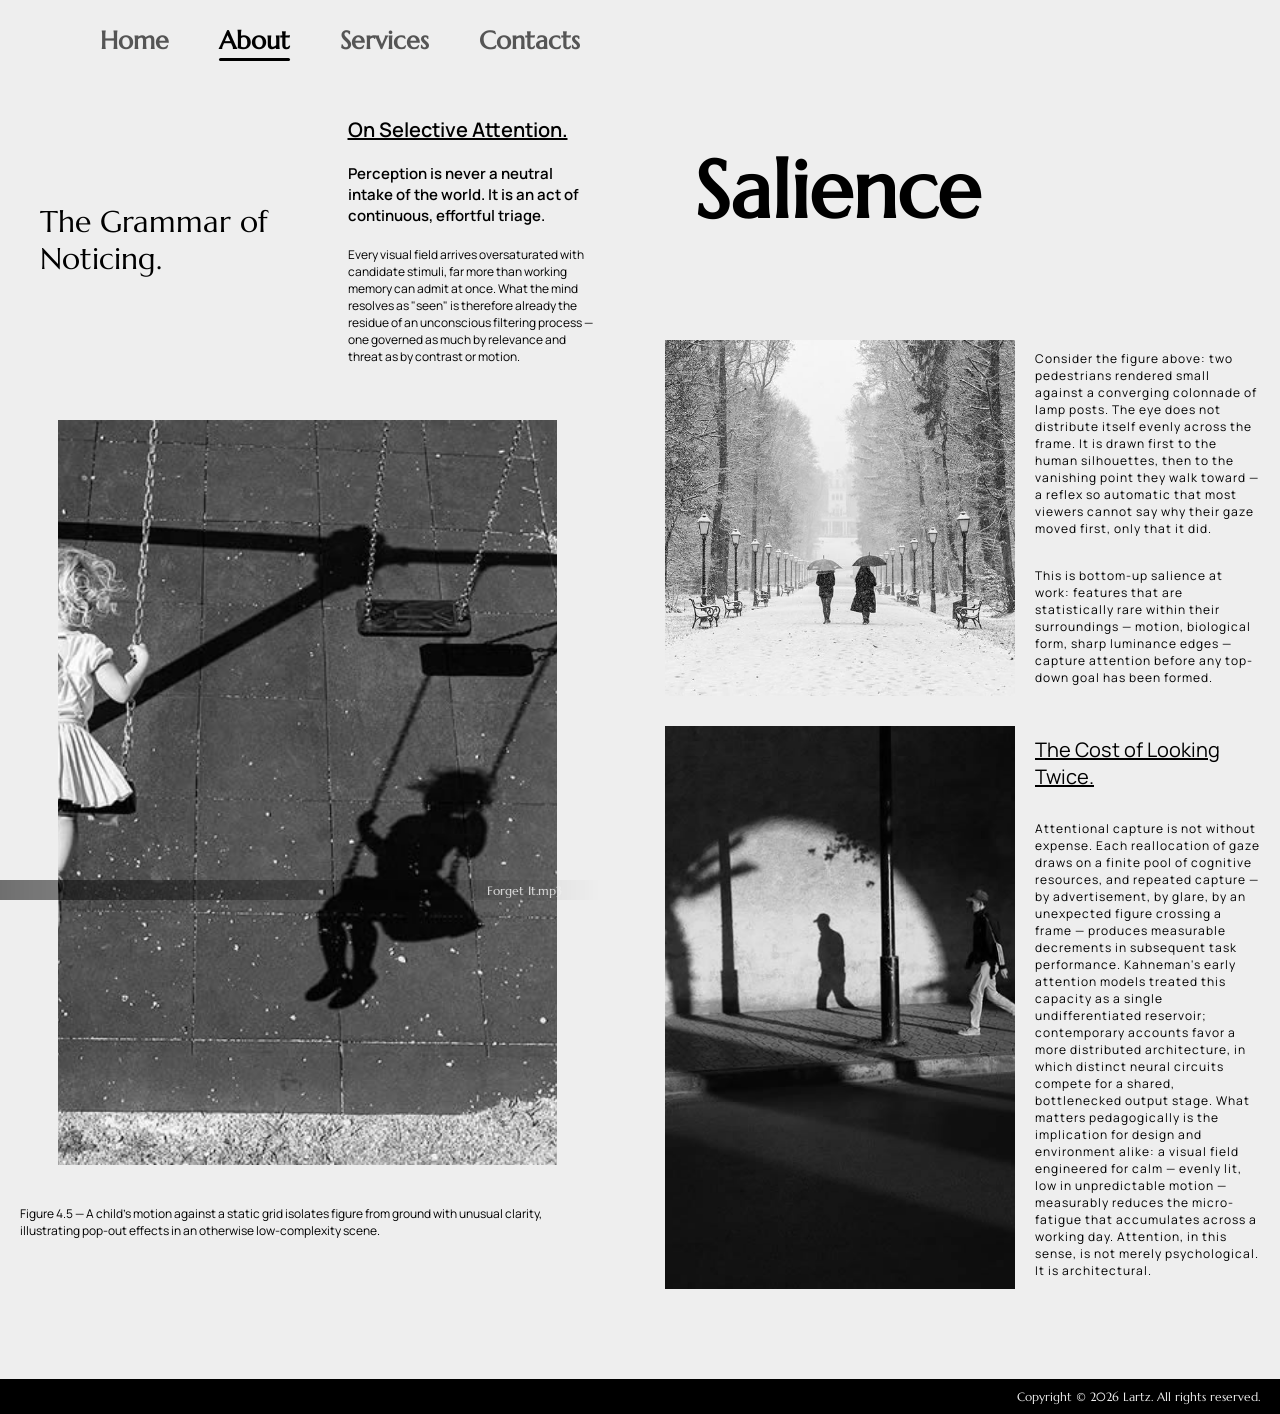
==== about.html @ 65fd22a8 "Project Uploaded" ====
<!doctype html>
<html lang="en">
  <head>
    <meta charset="UTF-8" />
    <meta name="viewport" content="width=device-width, initial-scale=1.0" />
    <title>Document</title>
    <link rel="stylesheet" href="./css/index.css" />
    <link rel="stylesheet" href="./css/about.css    " />
  </head>
  <body>
    <audio id="audio_track" src="./audio/Forget It.mp3" autoplay loop></audio>

    <header>
      <nav class="navigation-pannel">
        <li><a href="index.html">Home</a></li>
        <li><a href="about.html">About</a></li>
        <li><a href="services.html">Services</a></li>
        <li><a href="contacts.html">Contacts</a></li>
      </nav>
    </header>
    <div class="wrapper">
      <div class="container">
        <section>
          <div class="sections">
            <div class="box">
              <div class="title" style="--delay: 1">
                The Grammar of Noticing.
              </div>
            </div>
            <div class="box">
              <div class="heading" style="--delay: 1">
                On Selective Attention.
              </div>
              <div class="sub-heading" style="--delay: 2">
                Perception is never a neutral intake of the world. It is an act
                of continuous, effortful triage.
              </div>
              <p style="--delay: 3">
                Every visual field arrives oversaturated with candidate stimuli,
                far more than working memory can admit at once. What the mind
                resolves as "seen" is therefore already the residue of an
                unconscious filtering process — one governed as much by
                relevance and threat as by contrast or motion.
              </p>
            </div>
          </div>
          <div class="sections">
            <div class="image-container">
              <div class="image-box" style="--delay: 4">
                <img src="" alt="image" id="716623cdc84018d4babe" />
              </div>
            </div>
            <div class="description" style="--delay: 7">
              Figure 4.5 — A child's motion against a static grid isolates
              figure from ground with unusual clarity, illustrating pop-out
              effects in an otherwise low-complexity scene.
            </div>
          </div>
        </section>
        <section>
          <h1 class="title" style="--delay: 1">Salience</h1>
          <div class="content-box">
            <div class="box">
              <div class="image-box" style="--delay: 2">
                <img src="" alt="image" id="f193e2700edf891e9986" />
              </div>
              <div class="content-box">
                <p style="--delay: 3">
                  Consider the figure above: two pedestrians rendered small
                  against a converging colonnade of lamp posts. The eye does not
                  distribute itself evenly across the frame. It is drawn first
                  to the human silhouettes, then to the vanishing point they
                  walk toward — a reflex so automatic that most viewers cannot
                  say why their gaze moved first, only that it did.
                </p>
                <p style="--delay: 4">
                  This is bottom-up salience at work: features that are
                  statistically rare within their surroundings — motion,
                  biological form, sharp luminance edges — capture attention
                  before any top-down goal has been formed.
                </p>
              </div>
            </div>
            <div class="box">
              <div class="image-box" style="--delay: 3">
                <img src="" alt="image" id="79c153ddcac9c78d8c78" />
              </div>
              <div class="content-box">
                <div class="heading" style="--delay: 4">
                  The Cost of Looking Twice.
                </div>
                <p style="--delay: 5">
                  Attentional capture is not without expense. Each reallocation
                  of gaze draws on a finite pool of cognitive resources, and
                  repeated capture — by advertisement, by glare, by an
                  unexpected figure crossing a frame — produces measurable
                  decrements in subsequent task performance. Kahneman's early
                  attention models treated this capacity as a single
                  undifferentiated reservoir; contemporary accounts favor a more
                  distributed architecture, in which distinct neural circuits
                  compete for a shared, bottlenecked output stage. What matters
                  pedagogically is the implication for design and environment
                  alike: a visual field engineered for calm — evenly lit, low in
                  unpredictable motion — measurably reduces the micro-fatigue
                  that accumulates across a working day. Attention, in this
                  sense, is not merely psychological. It is architectural.
                </p>
              </div>
            </div>
          </div>
        </section>
      </div>
    </div>
    <footer>Copyright © 2026 Lartz. All rights reserved.</footer>

    <div class="music-pannel">
      <marquee>Forget It.mp3</marquee>
    </div>

    <script type="module" src="./js/index.js"></script>
  </body>
</html>
---- css/index.css ----
@import url("https://fonts.googleapis.com/css2?family=Bebas+Neue&family=Manrope:wght@200..800&family=Marcellus&family=Space+Mono:ital,wght@0,400;0,700;1,400;1,700&display=swap");
@import "./header.css";
@import "./footer.css";
@import "./music-pannel.css";

:root {
  --font-bebas-neue: "Bebas Neue", sans-serif;
  --font-marcellus: "Marcellus", serif;
  --font-space-mono: "Space Mono", monospace;
  --font-manrope: "Manrope", sans-serif;
}

* {
  padding: 0;
  margin: 0;
  box-sizing: border-box;
}

:root {
  --bg: #ffffff;
  --ink: #111111;
  --ink-soft: #8a8a8a;
  --hairline: #e4e4e4;
  --gutter: clamp(24px, 5vw, 90px);
}

html {
  scroll-behavior: smooth;
  min-height: 100svh;
}

:root {
  --ink: #373737;
  --mute: #6e6e6b;
  --line: #6b6b6b4c;
  --line-strong: #b9b7b1;
  --film: #141414;
  --film-ink: #f4f3ef;

  --font-mono: "IBM Plex Mono", monospace;

  --gutter: clamp(24px, 4vw, 64px);
}

@keyframes reveal {
  to {
    filter: blur(0);
    transform: translateY(0);
    opacity: 1;
  }
}

html {
  scroll-behavior: smooth;
}

body {
  background-color: #eee;
}

.intro__title,
.intro__kicker,
.intro__body,
.details__row,
.form-section__heading,
.field,
.btn {
  filter: blur(10px);
  transform: translateY(40%);
  opacity: 0;
  animation: reveal 0.55s ease-in-out 1 forwards;
  animation-delay: calc(var(--delay) * 0.1s);
}

@media (max-width: 1305px) {
  .wrapper .slider-pannel:nth-child(1) .content-box .contents {
    flex-direction: column;
  }
  .wrapper .slider-pannel:nth-child(1) .content-box .title {
    left: 50px;
    top: 40px;
    font-size: 30px;
  }
}
@media (max-width: 1295px) {
  .wrapper .slider-pannel {
    flex-direction: column;
    flex: 1;
    min-height: 100svh;
  }
}
---- css/about.css ----
.wrapper {
  display: flex;
  justify-content: center;
  align-items: center;
  min-height: 100svh;
}


.image-box,
p,
.heading,
.sub-heading,
.title,
.description {
  filter: blur(10px);
  transform: translateY(40%);
  opacity: 0;
  animation: reveal 0.55s ease-in-out 1 forwards;
  animation-delay: calc(var(--delay) * 0.1s);
}

.container {
  max-width: 2000px;
  height: 100%;
  width: 100%;
  display: flex;
  gap: 50px;
  padding: 90px 0;

  & section {
    flex: 1;

    &:nth-child(1) {
      display: flex;
      flex-direction: column;
      max-width: 900px;

      & .sections {
        &:nth-child(1) {
          height: 300px;
          display: flex;

          & .box {
            flex: 1;

            &:nth-child(1) {
              font-size: 30px;
              display: flex;
              justify-content: center;
              align-items: center;
              padding: 0 40px;
              font-family: var(--font-marcellus);
            }

            &:nth-child(2) {
              display: flex;
              flex-direction: column;
              justify-content: center;
              gap: 20px;
              padding: 20px;
              & .heading {
                font-size: 20px;
                font-family: var(--font-manrope);
                text-decoration: underline;
                font-weight: 600;
              }

              & .sub-heading {
                font-family: var(--font-manrope);
                font-size: 15px;
                font-weight: 600;
              }

              & p {
                font-size: 12px;
                font-family: var(--font-manrope);
              }
            }
          }
        }

        &:nth-child(2) {
          flex: 1;
          display: flex;
          flex-direction: column;

          & .description {
            padding: 10px 20px 50px 20px;
            font-size: 12px;
            font-family: var(--font-manrope);
          }
          & .image-container {
            flex: 1;
            display: flex;
            align-items: center;
            justify-content: center;
            padding: 30px;

            & .image-box {
              height: 100%;
              width: 90%;

              & img {
                height: 100%;
                width: 100%;
                object-fit: cover;
                object-position: center;
              }
            }
          }
        }
      }
    }

    &:nth-child(2) {
      display: flex;
      flex-direction: column;
      gap: 50px;

      & .title {
        height: 200px;
        display: flex;
        align-items: center;
        justify-content: right;
        padding-right: 300px;
        font-size: 80px;
        font-family: var(--font-marcellus);
      }

      & .content-box {
        flex: 1;
        display: flex;
        flex-direction: column;
        align-items: center;
        justify-content: start;
        gap: 30px;
        padding-right: 20px;

        & .box {
          flex: 1;
          width: 100%;
          display: flex;
          gap: 20px;

          & .image-box {
            width: 350px;

            & img {
              height: 100%;
              width: 100%;
              object-fit: cover;
              object-position: center;
            }
          }

          & .content-box {
            flex: 1;
            padding: 10px 0;

            & .heading {
              font-size: 20px;
              font-family: var(--font-manrope);
              text-decoration: underline;
              width: 100%;
            }

            & p {
              font-size: 12px;
              font-family: var(--font-manrope);
              letter-spacing: 1px;
            }
          }
        }
      }
    }
  }
}
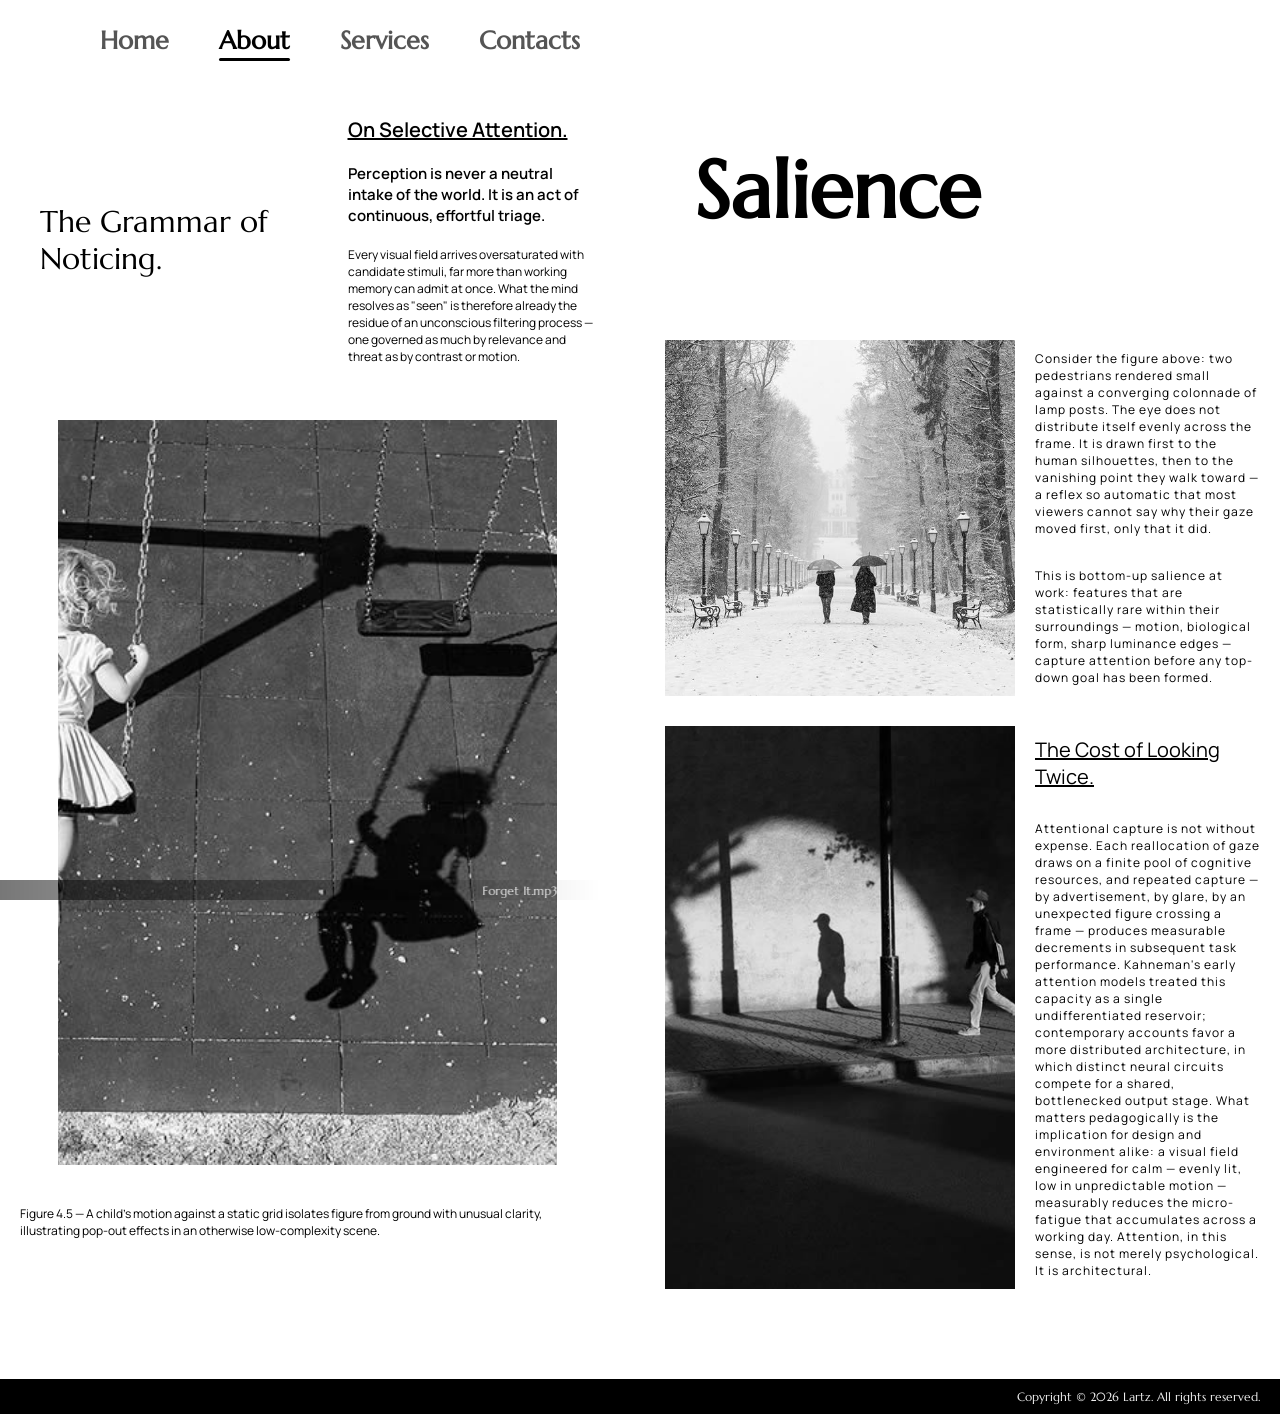
==== commit 3c578459: "changed" ====
--- a/about.html
+++ b/about.html
@@ -13,7 +13,7 @@
     <header>
       <nav class="navigation-pannel">
         <li><a href="index.html">Home</a></li>
-        <li><a href="about.html">About</a></li>
+        <li class="A6bdecfa4"><a href="about.html">About</a></li>
         <li><a href="services.html">Services</a></li>
         <li><a href="contacts.html">Contacts</a></li>
       </nav>
--- a/css/index.css
+++ b/css/index.css
@@ -8,6 +8,19 @@
   --font-marcellus: "Marcellus", serif;
   --font-space-mono: "Space Mono", monospace;
   --font-manrope: "Manrope", sans-serif;
+  --bg: #ffffff;
+  --ink: #111111;
+  --ink-soft: #8a8a8a;
+  --hairline: #e4e4e4;
+  --gutter: clamp(24px, 5vw, 90px);
+  --ink: #373737;
+  --mute: #6e6e6b;
+  --line: #6b6b6b4c;
+  --line-strong: #b9b7b1;
+  --film: #141414;
+  --film-ink: #f4f3ef;
+  --font-mono: "IBM Plex Mono", monospace;
+  --gutter: clamp(24px, 4vw, 64px);
 }
 
 * {
@@ -16,30 +29,9 @@
   box-sizing: border-box;
 }
 
-:root {
-  --bg: #ffffff;
-  --ink: #111111;
-  --ink-soft: #8a8a8a;
-  --hairline: #e4e4e4;
-  --gutter: clamp(24px, 5vw, 90px);
-}
-
 html {
   scroll-behavior: smooth;
   min-height: 100svh;
-}
-
-:root {
-  --ink: #373737;
-  --mute: #6e6e6b;
-  --line: #6b6b6b4c;
-  --line-strong: #b9b7b1;
-  --film: #141414;
-  --film-ink: #f4f3ef;
-
-  --font-mono: "IBM Plex Mono", monospace;
-
-  --gutter: clamp(24px, 4vw, 64px);
 }
 
 @keyframes reveal {
@@ -52,10 +44,6 @@
 
 html {
   scroll-behavior: smooth;
-}
-
-body {
-  background-color: #eee;
 }
 
 .intro__title,
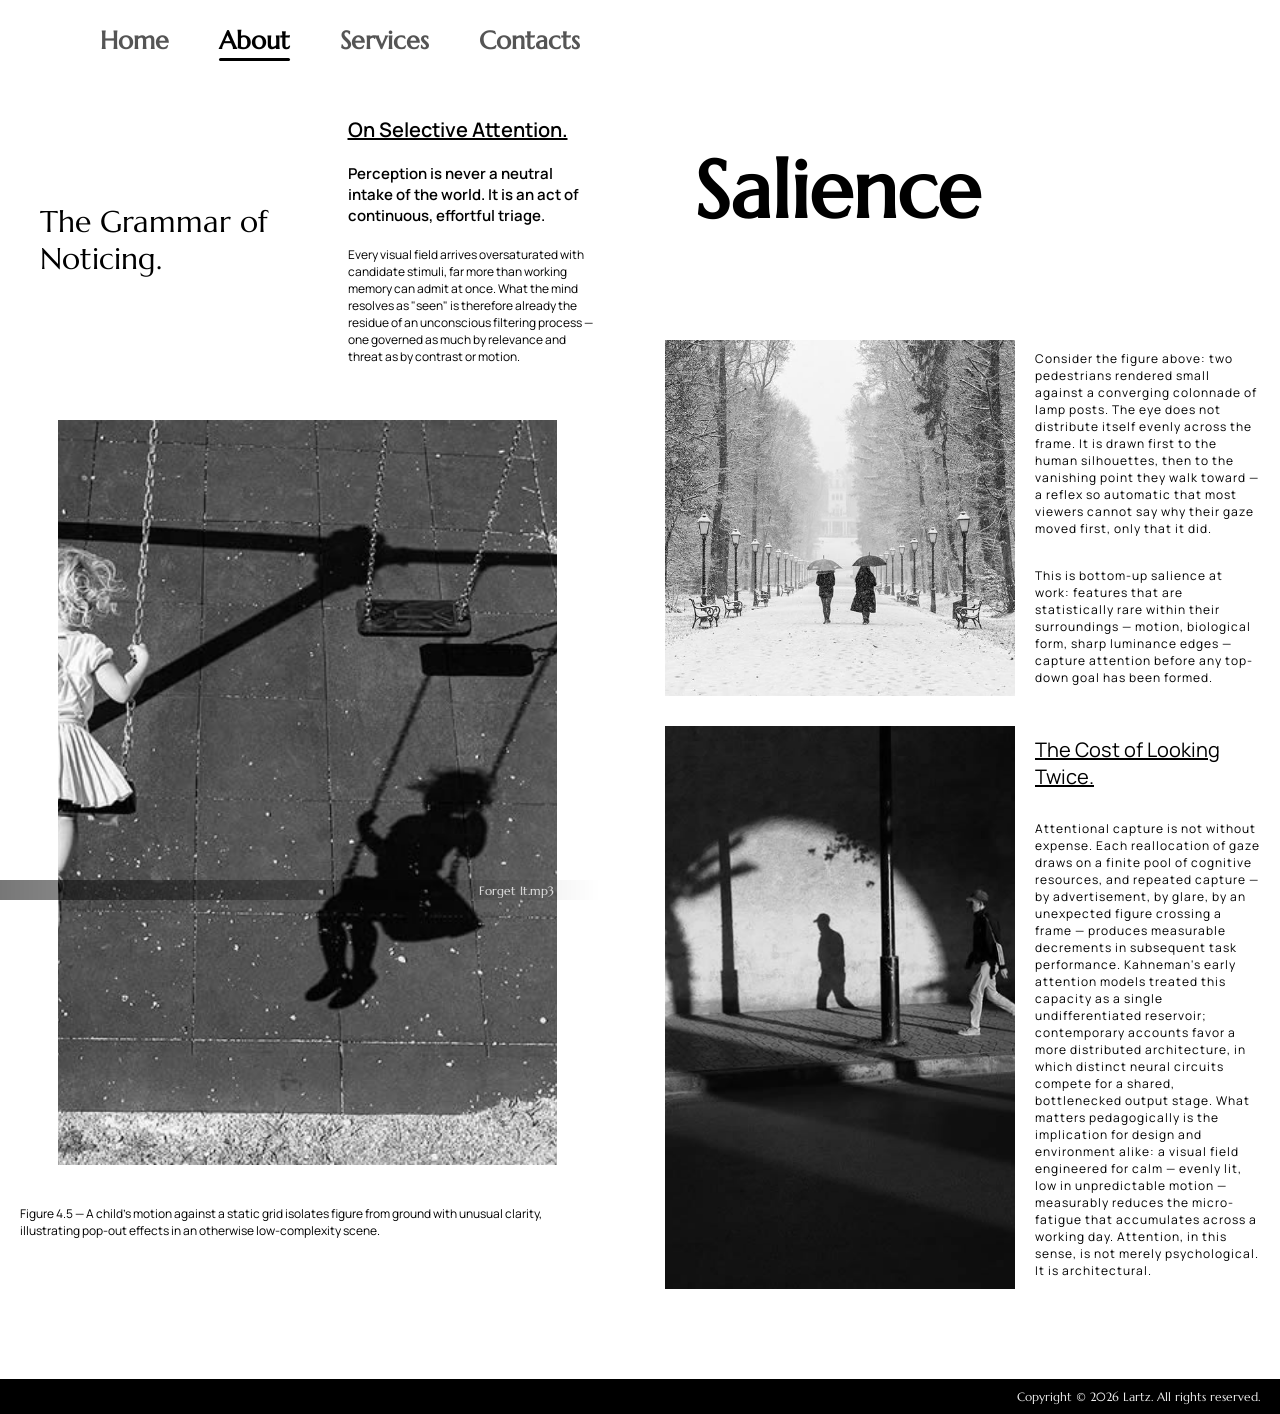
==== commit 04784cc4: "changed titles" ====
--- a/about.html
+++ b/about.html
@@ -3,7 +3,7 @@
   <head>
     <meta charset="UTF-8" />
     <meta name="viewport" content="width=device-width, initial-scale=1.0" />
-    <title>Document</title>
+    <title>LartzCode | About</title>
     <link rel="stylesheet" href="./css/index.css" />
     <link rel="stylesheet" href="./css/about.css    " />
   </head>
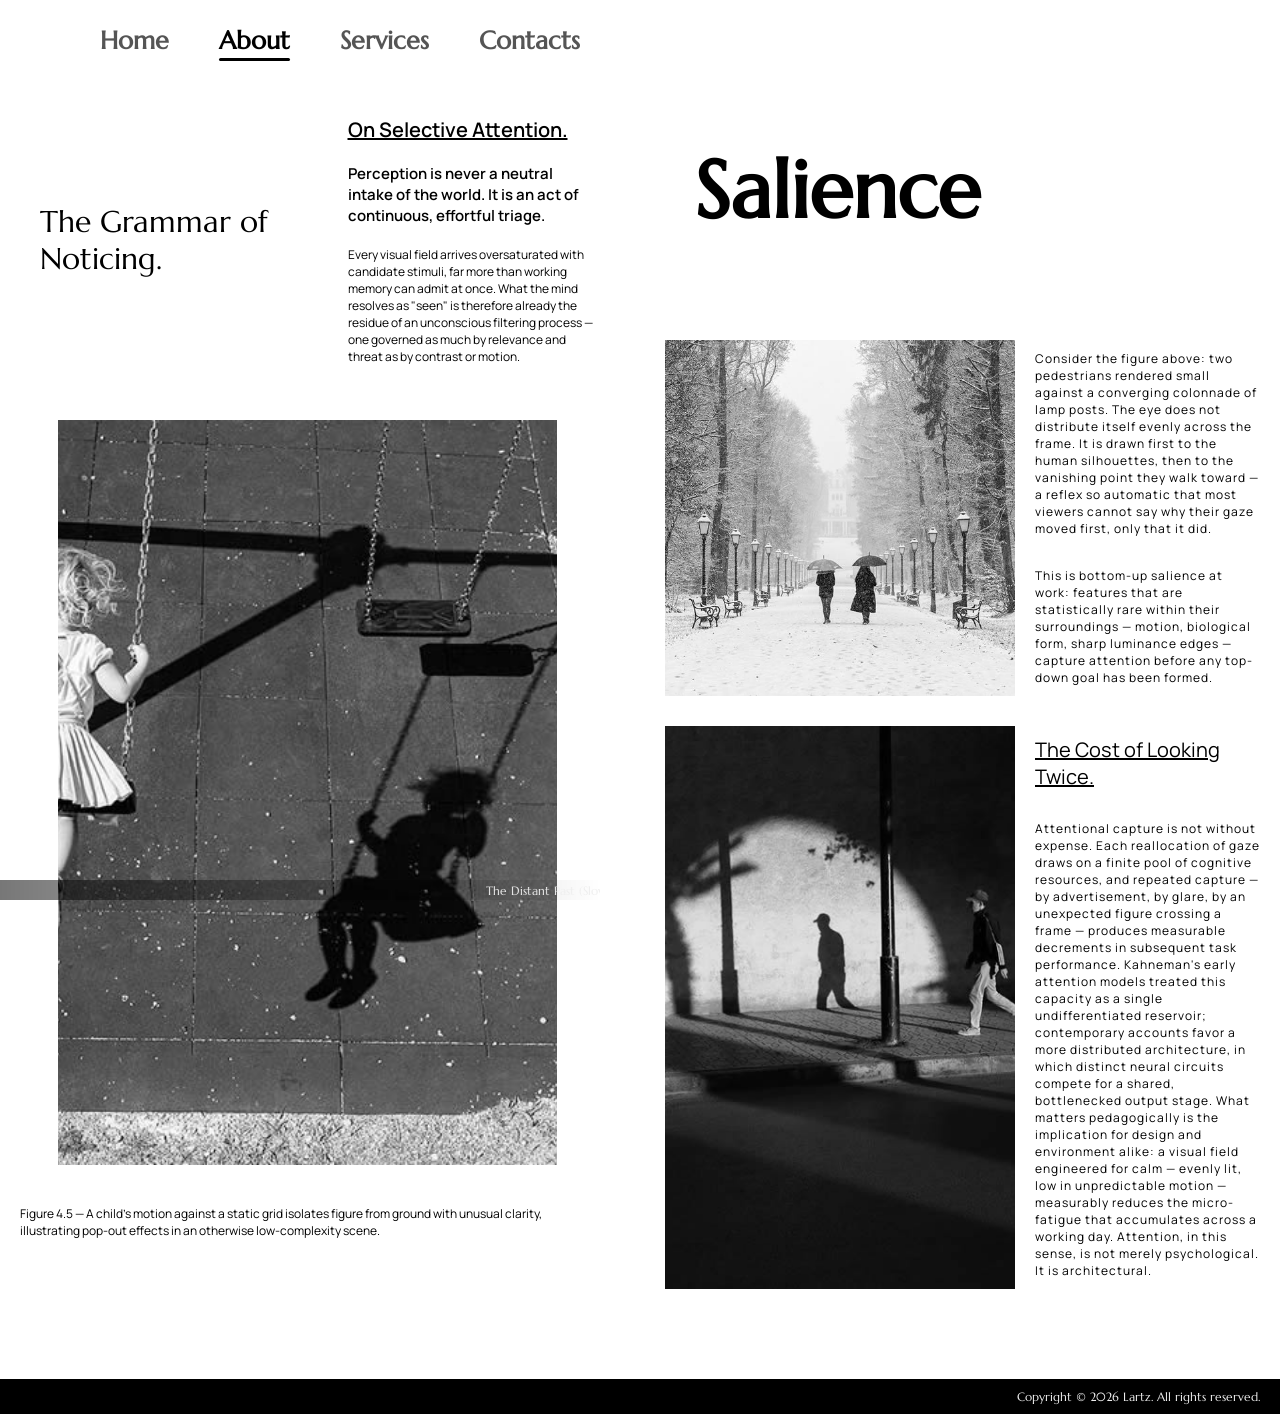
==== commit b0f3f2a5: "changed music" ====
--- a/about.html
+++ b/about.html
@@ -8,7 +8,7 @@
     <link rel="stylesheet" href="./css/about.css    " />
   </head>
   <body>
-    <audio id="audio_track" src="./audio/Forget It.mp3" autoplay loop></audio>
+    <audio id="audio_track" src="./audio/The Distant Past (Slowed and Reverb).mp3" autoplay loop></audio>
 
     <header>
       <nav class="navigation-pannel">
@@ -114,7 +114,7 @@
     <footer>Copyright © 2026 Lartz. All rights reserved.</footer>
 
     <div class="music-pannel">
-      <marquee>Forget It.mp3</marquee>
+      <marquee>The Distant Past (Slowed and Reverb).mp3</marquee>
     </div>
 
     <script type="module" src="./js/index.js"></script>
